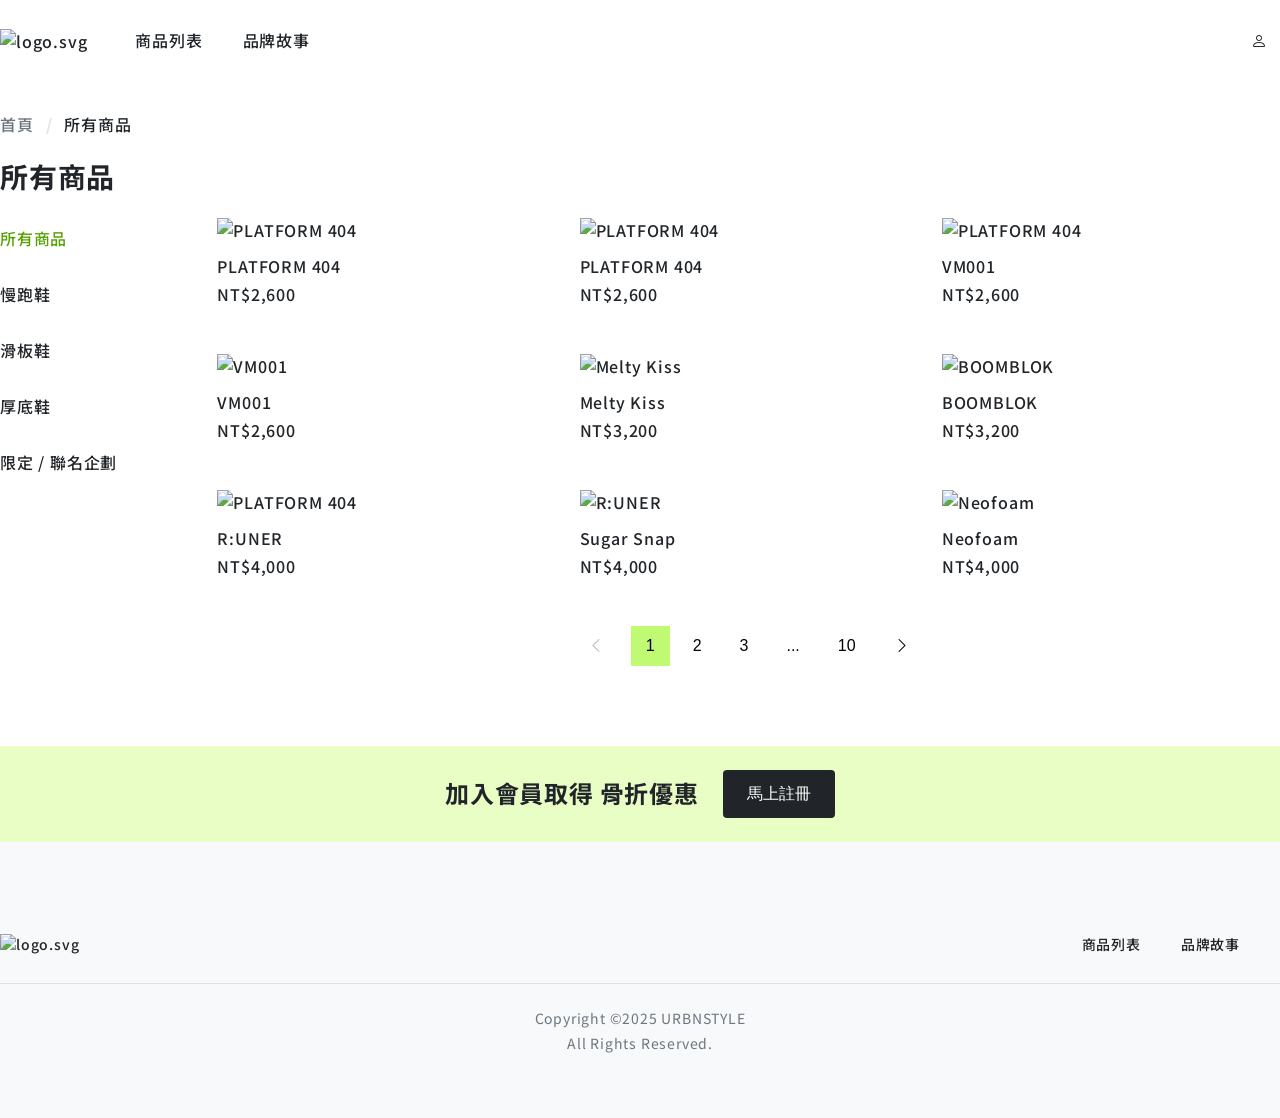
==== products.html @ c9100e8e "第一次上傳：鞋子電商網頁" ====
<!DOCTYPE html>
<html lang="zh-TW">
<head>
    <meta charset="UTF-8">
    <meta name="viewport" content="width=device-width, initial-scale=1.0">
    <title>URBNSTEP | 商品列表</title>
    <link rel="stylesheet" href="https://cdn.jsdelivr.net/npm/bootstrap-icons@1.13.1/font/bootstrap-icons.min.css">
    <link rel="stylesheet" href="css/reset.css">
    <link rel="stylesheet" href="css/all.css">
    <link rel="stylesheet" href="css/products.css">
</head>
<body>
    <nav class="container py-16 d-flex align-center justify-between">
        <ul class="d-flex align-center">
            <li class="mr-48">
                <a href="index.html"><img src="https://raw.githubusercontent.com/hexschool/2022-web-layout-training/6d666caf369e2de99b649ce9fc967d13e36f30b5/2025-week1/logo.svg" alt="logo.svg"></a>
            </li>
            <li class="mr-40"><a href="products.html" class="py-12">商品列表</a></li>
            <li class="mr-40"><a href="story.html" class="py-12">品牌故事</a></li>
        </ul>
    <a href="#" class="p-12"><i class="bi bi-person"></i></a>
    </nav>
    <main class="container py-32 mb-48">
        <!-- 商品導覽列 -->
        <nav class="mb-24">
            <ol class="d-flex">
                <li class="beadcrumb-item"><a href="index.html" class="beadcrumb-link">首頁</a></li>
                <li class="beadcrumb-item">所有商品</li>
            </ol>
        </nav>
        <h1 class="h3 mb-24">所有商品 </h1>
        <div class="row">
            <!-- 左側選單 -->
            <div class="col-2">
                <nav>
                    <ol class="category">
                        <li class="mb-16"><a href="#" class="py-8 active">所有商品</a></li>
                        <li class="mb-16"><a href="#" class="py-8">慢跑鞋</a></li>
                        <li class="mb-16"><a href="#" class="py-8">滑板鞋</a></li>
                        <li class="mb-16"><a href="#" class="py-8">厚底鞋</a></li>
                        <li class="mb-16"><a href="#" class="py-8">限定 / 聯名企劃</a></li>
                    </ol>
                </nav>
            </div>
            <!-- 產品列表 -->
            <div class="col-10">
                <div class="row">
                    <div class="col-4">
                        <div class="mb-48">
                            <a href="product.html">
                                <img src="https://github.com/hexschool/2022-web-layout-training/blob/main/2025-week2/image.png?raw=true" alt="PLATFORM 404" class="mb-12">
                                <h2 class="h6 mb-4">PLATFORM 404</h2>
                                <p>NT$2,600</p>
                            </a>
                        </div>
                    </div>
                    
                    <div class="col-4">
                        <div class="mb-48">
                            <a href="product.html">
                                <img src="https://github.com/hexschool/2022-web-layout-training/blob/main/2025-week2/product-1.png?raw=true" alt="PLATFORM 404" class="mb-12">
                                <h2 class="h6 mb-4">PLATFORM 404</h2>
                                <p>NT$2,600</p>
                            </a>
                        </div>
                    </div>

                    <div class="col-4">
                        <div class="mb-48">
                            <a href="product.html">
                                <img src="https://github.com/hexschool/2022-web-layout-training/blob/main/2025-week2/product-2.png?raw=true" alt="PLATFORM 404" class="mb-12">
                                <h2 class="h6 mb-4">VM001</h2>
                                <p>NT$2,600</p>
                            </a>
                        </div>
                    </div>

                    <div class="col-4">
                        <div class="mb-48">
                            <a href="product.html">
                                <img src="https://github.com/hexschool/2022-web-layout-training/blob/main/2025-week2/product-3.png?raw=true" alt="VM001" class="mb-12">
                                <h2 class="h6 mb-4">VM001</h2>
                                <p>NT$2,600</p>
                            </a>
                        </div>
                    </div>

                    <div class="col-4">
                        <div class="mb-48">
                            <a href="product.html">
                                <img src="https://github.com/hexschool/2022-web-layout-training/blob/main/2025-week2/product-4.png?raw=true" alt="Melty Kiss" class="mb-12">
                                <h2 class="h6 mb-4">Melty Kiss</h2>
                                <p>NT$3,200</p>
                            </a>
                        </div>
                    </div>

                    <div class="col-4">
                        <div class="mb-48">
                            <a href="product.html">
                                <img src="https://github.com/hexschool/2022-web-layout-training/blob/main/2025-week2/product-5.png?raw=true" alt="BOOMBLOK" class="mb-12">
                                <h2 class="h6 mb-4">BOOMBLOK</h2>
                                <p>NT$3,200</p>
                            </a>
                        </div>
                    </div>

                    <div class="col-4">
                        <div class="mb-48">
                            <a href="product.html">
                                <img src="https://github.com/hexschool/2022-web-layout-training/blob/main/2025-week2/product-6.png?raw=true" alt="PLATFORM 404" class="mb-12">
                                <h2 class="h6 mb-4">R:UNER</h2>
                                <p>NT$4,000</p>
                            </a>
                        </div>
                    </div>

                    <div class="col-4">
                        <div class="mb-48">
                            <a href="product.html">
                                <img src="https://github.com/hexschool/2022-web-layout-training/blob/main/2025-week2/product-7.png?raw=true" alt="R:UNER" class="mb-12">
                                <h2 class="h6 mb-4">Sugar Snap</h2>
                                <p>NT$4,000</p>                                
                            </a>
                        </div>
                    </div>

                    <div class="col-4">
                        <div class="mb-48">
                            <a href="product.html">
                                <img src="https://github.com/hexschool/2022-web-layout-training/blob/main/2025-week2/product-8.png?raw=true" alt="Neofoam" class="mb-12">
                                <h2 class="h6 mb-4">Neofoam</h2>
                                <p>NT$4,000</p>
                            </a>
                        </div>
                    </div>

                </div>
            <!-- 分頁元件 -->
            <ul class="d-flex justify-center align-center">
                <li class="mr-12 page-item">
                    <button type="button" class="btn" disabled>
                    <i class="bi bi-chevron-left"></i>
                    </button>
                </li>
                <li class="mr-8 page-item">
                    <button type="button" class="btn active">
                    1
                    </button>
                </li>
                <li class="mr-8 page-item">
                    <button type="button" class="btn">
                    2
                    </button>
                </li>
                <li class="mr-8 page-item">
                    <button type="button" class="btn">
                    3
                    </button>
                </li>
                <li class="mr-8 page-item">
                    <button type="button" class="btn">
                    ...
                    </button>
                </li>
                <li class="mr-8 page-item">
                    <button type="button" class="btn">
                    10
                    </button>
                </li>
                <li class="page-item">
                    <button type="button" class="btn">
                    <i class="bi bi-chevron-right"></i>
                    </button>
                </li>
            </ul>
            </div>
        </div>
    </main>
    <div class="bg-primary-200 d-flex justify-center align-center py-24">
        <p class="h4 mr-24">加入會員取得 骨折優惠</p>
        <button type="button" class="btn btn-dark">馬上註冊</button>
    </div>
</body>


<footer class="text-sm text-primary-600 py-64 bg-neutral-100 footer ">
    <nav class="container mb-24 py-16 d-flex align-center justify-between line">
        <a href="index.html"><img src="https://raw.githubusercontent.com/hexschool/2022-web-layout-training/6d666caf369e2de99b649ce9fc967d13e36f30b5/2025-week1/logo.svg" alt="logo.svg"></a>
        <ul class="d-flex justify-end align-center ">
            <li class="mr-48">
            </li>
            <li class="mr-40"><a href="products.html" class="py-12">商品列表</a></li>
            <li class="mr-40"><a href="story.html" class="py-12">品牌故事</a></li>
        </ul>
    </nav>
    <nav class="container">
        <p class="mb-4 text-neutral-600">Copyright ©2025 URBNSTYLE</p>
        <p class="text-neutral-600">All Rights Reserved.</p>
    </nav>
</footer>
</html>
---- css/all.css ----
/* 引入字體 */
@import url('https://fonts.googleapis.com/css2?family=Castoro:ital@0;1&family=Exile&family=LXGW+WenKai+TC&family=Noto+Sans+JP:wght@100..900&family=Noto+Sans+TC:wght@100..900&display=swap');

a {
    color: var(--neutral-900);
    text-decoration: none;
    display: block;
    font-weight: 500;
}
a:hover {
    color: var(--primary-400);
    text-decoration: underline;
}

body{
    font-family: "Noto Sans TC", sans-serif;
    line-height: 1.5;
    letter-spacing: 0.05em;
    color: var(--neutral-900);
}

img{
    vertical-align: middle;
    max-width: 100%;
    height: auto;
}

/* 通用樣式 */
.container {
    max-width: 1296px;
    margin: 0 auto;
}
.row{
    display: flex;
    flex-wrap: wrap;
    margin-right: -12px;
    margin-left: -12px;
}
.col-1 {
    padding-left: 12px;
    padding-right: 12px;
    width: calc(100% / 12);
}
.col-2 {
    padding-left: 12px;
    padding-right: 12px;
    width: calc(100% / 12*2);
}
.col-3 {
    padding-left: 12px;
    padding-right: 12px;
    width: calc(100% / 12*3);
}
.col-4 {
    padding-left: 12px;
    padding-right: 12px;
    width: calc(100% / 12*4);
}
.col-5 {
    padding-left: 12px;
    padding-right: 12px;
    width: calc(100% / 12*5);
}
.col-6 {
    padding-left: 12px;
    padding-right: 12px;
    width: calc(100% / 12*6);
}
.col-7 {
    padding-left: 12px;
    padding-right: 12px;
    width: calc(100% / 12*7);
}
.col-8 {
    padding-left: 12px;
    padding-right: 12px;
    width: calc(100% / 12*8);
}
.col-9 {
    padding-left: 12px;
    padding-right: 12px;
    width: calc(100% / 12*9);
}
.col-10 {
    padding-left: 12px;
    padding-right: 12px;
    width: calc(100% / 12*10);
}
.col-11 {
    padding-left: 12px;
    padding-right: 12px;
    width: calc(100% / 12*11);
}
.col-12 {
    padding-left: 12px;
    padding-right: 12px;
    width: calc(100% / 12*12);
}
.d-flex {
    display: flex;
}
.justify-between {
    justify-content: space-between;
    
}
.justify-center {
    justify-content: center;
    
}
.justify-end {
    justify-content: end;
}


.align-center {
    align-items: center;
}

.flex-wrap {
    flex-wrap: wrap;
}

.gap-8 {
    gap: 8px;
}


/* 顏色變數 */

:root {
    --primary-100: #f5fee7;
    --primary-200: #e8fec5;
    --primary-300: #c0fa73;
    --primary-400: #57A203;
    --primary-500: #477a11;
    --neutral-0:   #ffffff;
    --neutral-100: #F8F9FA;
    --neutral-200: #e9ecef;
    --neutral-300: #DEE2E6;
    --neutral-400: #ced4da;
    --neutral-500: #adb5bd;
    --neutral-600: #6c757d;
    --neutral-700: #495057;
    --neutral-800: #343a40;
    --neutral-900: #212529;
    --danger-300:  #d74f4f;
}
/* 字體大小 */
.h1{
    font-size: 40px;
    line-height: 1.2;
    font-weight: 700;
}
.h2{
    font-size: 36px;
    line-height: 1.2;
    font-weight: 700;
}
.h3 {
    font-size: 28px;
    line-height: 1.2;
    font-weight: 700;
}
.h4 {
    font-size: 24px;
    line-height: 1.2;
    font-weight: 700;
}
.h5 {
    font-size: 20px;
    line-height: 1.2;
    font-weight: 700;
}

.text-sm{
    font-size: 14px;
    font-weight: 400;
}
/* 文字顏色 */
.text-white{
    color: var(--neutral-0);
}
.text-neutral-600{
    color: var(--neutral-600);
}
.text-primary-400{
    color: var(--primary-400);
}
.text-danger{
    color: var(--danger-300);
}
.bg-primary-100{
    background-color: var(--primary-100);
}
.bg-primary-200{
    background-color: var(--primary-200);
}

.bg-neutral-100{
    background-color: var(--neutral-100);
}   

.bg-neutral-300{
    background-color: var(--neutral-300);
}

.bg-neutral-600{
    background-color: var(--neutral-600);
}

.bg-neutral-900{
    background-color: var(--neutral-900);
}
/* 對齊 */
.p-12 {
    padding: 12px;
}
.p-32 {
    padding: 32px;
}
.py-8 {
    padding-top: 8px;
    padding-bottom: 8px;
}
.py-12 {
    padding-top: 12px;
    padding-bottom: 12px;
}
.py-16 {
    padding-top: 16px;
    padding-bottom: 16px;
}
.py-24{
    padding-top: 24px;
    padding-bottom: 24px;
}
.py-64 {
    padding-top: 64px;
    padding-bottom: 64px;
}
.py-32 {
    padding-top: 32px;
    padding-bottom: 32px;
}

.pb-48 {
    padding-bottom: 48px;
}
.p-12 {
    padding: 12px;
}
.pe-8 {
    padding-right: 8px;
}

.py-64 {
    padding-top: 64px;
    padding-bottom: 64px;
}
.mb-48 {
    margin-bottom: 48px;
}
.mb-32 {
    margin-bottom: 32px;
}
.mb-24 {
    margin-bottom: 24px;
}
.mb-12 {
    margin-bottom: 12px;
}
.mb-16 {
    margin-bottom: 16px;
}
.mb-4 {
    margin-bottom: 4px;
}
.mb-8 {
    margin-bottom: 8px;
}
.mr-48 {
    margin-right: 48px;
}
.mr-40 {
    margin-right: 40px;
}
.mr-12 {
    margin-right: 12px;
}
.mr-8 {
    margin-right: 8px;
}

.mr-24 {
    margin-right: 24px;
}

/* 正文開始～～ */

.header {
    background-image: url('https://github.com/hexschool/2022-web-layout-training/blob/main/2025-week1/hero.png?raw=true');
    background-repeat: no-repeat;
    background-size: cover;
    background-position: center;
    padding: 152px 0px;
    text-align: center;
}

.eng-title {
    font-size: 28px;
}

.story {
    background-repeat: 12px;
    text-align: center;
}

.about img {
    width: 1076px;
    margin-right: -110px;
    margin-left: -110px; 
}
.line{
    border-bottom: 1px solid var(--neutral-300);
}

.history {
    border-left: 1px solid var(--neutral-900);
    padding-left: 8px;
}
.history-list {
    list-style-type: disc;
    padding-left: 24px;
}
.bi {
    vertical-align: bottom;
}
.footer {
    text-align: center;
}
/* 元件 */

.beadcrumb-item + .beadcrumb-item::before {
    content: '/';
    padding:0 12px;
    color: var(--neutral-300);
    font-weight: 700;
}
.beadcrumb-item {
    display: flex;
    font-weight: 500;
}
.beadcrumb-link {
    color: var(--neutral-600);
}
.btn {
    border-radius: 4px;
    padding: 12px 24px;
    font-size: 16px;
    line-height: 1.5;
    font-weight: 500;
    cursor: pointer;
    border: none;
    background-color: transparent;
}
.btn-dark {
    background-color: var(--neutral-900);
    color: var(--neutral-0);
}
.btn-light {
    border: 1px solid var(--neutral-900);
}
---- css/products.css ----
.category .active {
    color: var(--primary-400);
}
.page-item .btn {
    padding: 8px 15px;
    border-radius: 0;
    font-weight: 400;
}

.page-item .active {
    background-color: var(--primary-300);
    font-weight: 500;
}
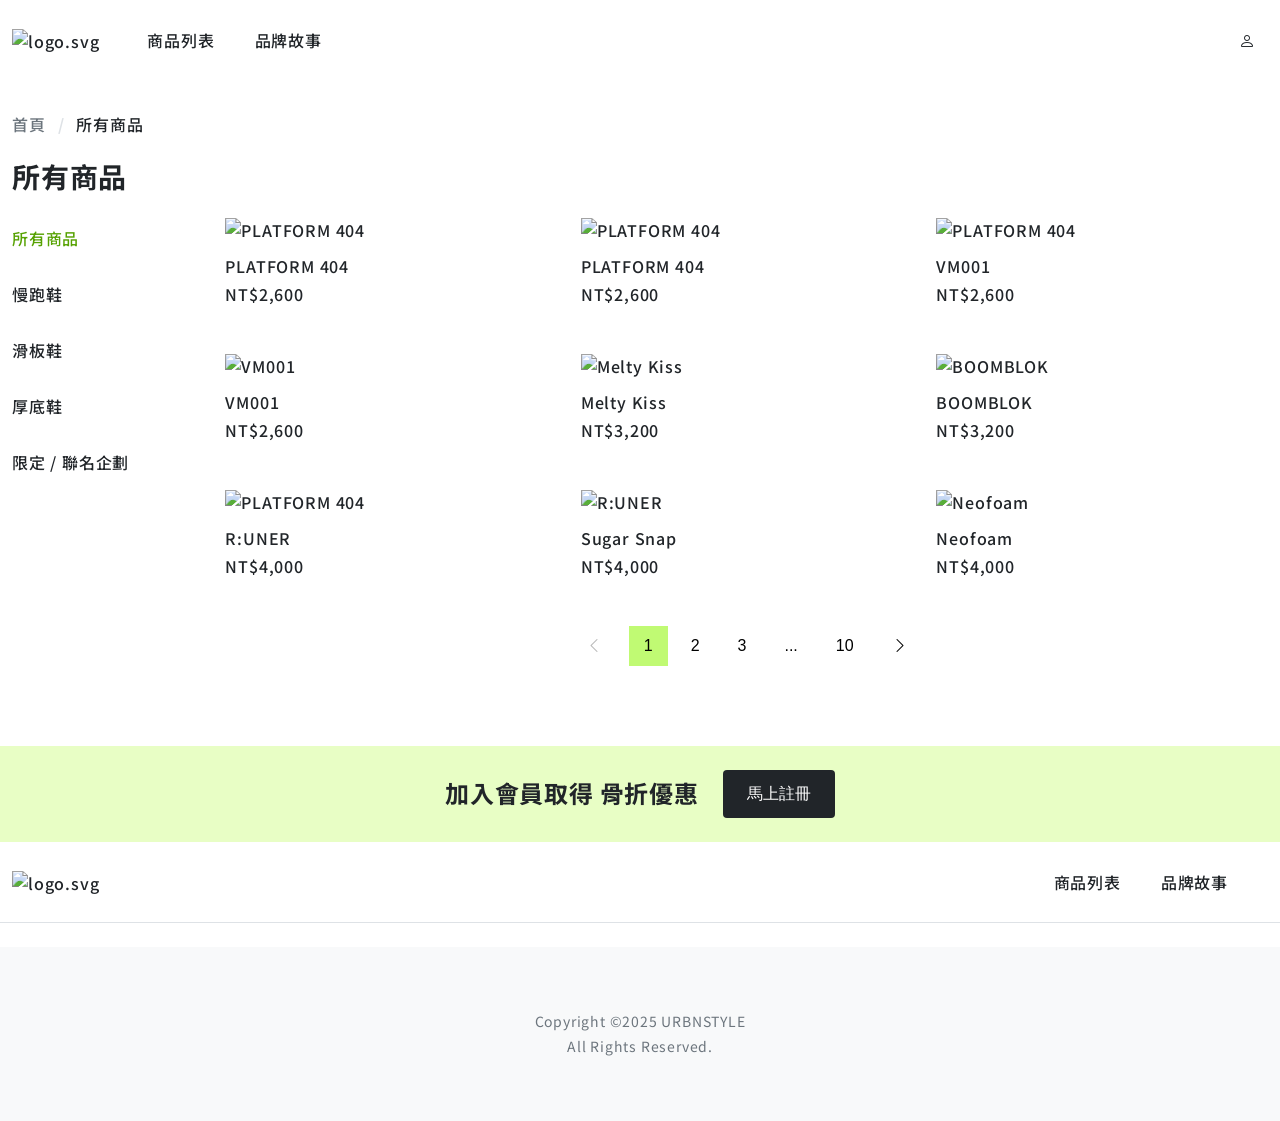
==== commit 849240ed: "上傳第三週作業" ====
--- a/products.html
+++ b/products.html
@@ -10,28 +10,28 @@
     <link rel="stylesheet" href="css/products.css">
 </head>
 <body>
-    <nav class="container py-16 d-flex align-center justify-between">
+        <nav class="container py-16 py-sm-12 d-flex align-center justify-between">
         <ul class="d-flex align-center">
             <li class="mr-48">
                 <a href="index.html"><img src="https://raw.githubusercontent.com/hexschool/2022-web-layout-training/6d666caf369e2de99b649ce9fc967d13e36f30b5/2025-week1/logo.svg" alt="logo.svg"></a>
             </li>
-            <li class="mr-40"><a href="products.html" class="py-12">商品列表</a></li>
-            <li class="mr-40"><a href="story.html" class="py-12">品牌故事</a></li>
+            <li class="mr-40 d-sm-none"><a href="products.html" class="py-12">商品列表</a></li>
+            <li class="d-sm-none"><a href="story.html" class="py-12">品牌故事</a></li>
         </ul>
     <a href="#" class="p-12"><i class="bi bi-person"></i></a>
-    </nav>
-    <main class="container py-32 mb-48">
+    </nav> 
+    <main class="container py-32 py-md-16 mb-48">
         <!-- 商品導覽列 -->
-        <nav class="mb-24">
+        <nav class="mb-24 mb-md-12">
             <ol class="d-flex">
                 <li class="beadcrumb-item"><a href="index.html" class="beadcrumb-link">首頁</a></li>
                 <li class="beadcrumb-item">所有商品</li>
             </ol>
         </nav>
-        <h1 class="h3 mb-24">所有商品 </h1>
+        <h1 class="h3 h4-md mb-24 mb-md-12">所有商品 </h1>
         <div class="row">
             <!-- 左側選單 -->
-            <div class="col-2">
+            <div class="col-2 d-md-none">
                 <nav>
                     <ol class="category">
                         <li class="mb-16"><a href="#" class="py-8 active">所有商品</a></li>
@@ -43,98 +43,107 @@
                 </nav>
             </div>
             <!-- 產品列表 -->
-            <div class="col-10">
+            <div class="col-10 col-md-4">
                 <div class="row">
-                    <div class="col-4">
-                        <div class="mb-48">
-                            <a href="product.html">
-                                <img src="https://github.com/hexschool/2022-web-layout-training/blob/main/2025-week2/image.png?raw=true" alt="PLATFORM 404" class="mb-12">
-                                <h2 class="h6 mb-4">PLATFORM 404</h2>
+                    <div class="col-4 col-md-2">
+                        <div class="mb-48 mb-md-24">
+                            <a href="product.html">
+                                <img src="https://github.com/hexschool/2022-web-layout-training/blob/main/2025-week2/image.png?raw=true" alt="PLATFORM 404" class="mb-12 mb-md-8">
+                                <h2 class="h6 mb-4 mb-md-0">PLATFORM 404</h2>
                                 <p>NT$2,600</p>
                             </a>
                         </div>
                     </div>
                     
-                    <div class="col-4">
-                        <div class="mb-48">
-                            <a href="product.html">
-                                <img src="https://github.com/hexschool/2022-web-layout-training/blob/main/2025-week2/product-1.png?raw=true" alt="PLATFORM 404" class="mb-12">
-                                <h2 class="h6 mb-4">PLATFORM 404</h2>
-                                <p>NT$2,600</p>
-                            </a>
-                        </div>
-                    </div>
-
-                    <div class="col-4">
-                        <div class="mb-48">
-                            <a href="product.html">
-                                <img src="https://github.com/hexschool/2022-web-layout-training/blob/main/2025-week2/product-2.png?raw=true" alt="PLATFORM 404" class="mb-12">
-                                <h2 class="h6 mb-4">VM001</h2>
-                                <p>NT$2,600</p>
-                            </a>
-                        </div>
-                    </div>
-
-                    <div class="col-4">
-                        <div class="mb-48">
+                    <div class="col-4 col-md-2">
+                        <div class="mb-48 mb-md-24">
+                            <a href="product.html">
+                                <img src="https://github.com/hexschool/2022-web-layout-training/blob/main/2025-week2/product-1.png?raw=true" alt="PLATFORM 404" class="mb-12 mb-md-8">
+                                <h2 class="h6 mb-4 mb-md-0">PLATFORM 404</h2>
+                                <p>NT$2,600</p>
+                            </a>
+                        </div>
+                    </div>
+
+                    <div class="col-4 col-md-2">
+                        <div class="mb-48 mb-md-24">
+                            <a href="product.html">
+                                <img src="https://github.com/hexschool/2022-web-layout-training/blob/main/2025-week2/product-2.png?raw=true" alt="PLATFORM 404" class="mb-12 mb-md-8">
+                                <h2 class="h6 mb-4 mb-md-0">VM001</h2>
+                                <p>NT$2,600</p>
+                            </a>
+                        </div>
+                    </div>
+
+                    <div class="col-4 col-md-2">
+                        <div class="mb-48 mb-md-24">
+                            <a href="product.html">
+                                <img src="https://github.com/hexschool/2022-web-layout-training/blob/main/2025-week2/product-3.png?raw=true" alt="VM001" class="mb-12 mb-md-8">
+                                <h2 class="h6 mb-4 mb-md-0">VM001</h2>
+                                <p>NT$2,600</p>
+                            </a>
+                        </div>
+                    </div>
+
+                    <div class="col-4 col-md-2">
+                        <div class="mb-48 mb-md-24">
+                            <a href="product.html">
+                                <img src="https://github.com/hexschool/2022-web-layout-training/blob/main/2025-week2/product-4.png?raw=true" alt="Melty Kiss" class="mb-12 mb-md-8">
+                                <h2 class="h6 mb-4 mb-md-0">Melty Kiss</h2>
+                                <p>NT$3,200</p>
+                            </a>
+                        </div>
+                    </div>
+
+                    <div class="col-4 col-md-2">
+                        <div class="mb-48 mb-md-24">
+                            <a href="product.html">
+                                <img src="https://github.com/hexschool/2022-web-layout-training/blob/main/2025-week2/product-5.png?raw=true" alt="BOOMBLOK" class="mb-12 mb-md-8">
+                                <h2 class="h6 mb-4 mb-md-0">BOOMBLOK</h2>
+                                <p>NT$3,200</p>
+                            </a>
+                        </div>
+                    </div>
+
+                    <div class="col-4 col-md-2">
+                        <div class="mb-48" mb-md-24>
+                            <a href="product.html">
+                                <img src="https://github.com/hexschool/2022-web-layout-training/blob/main/2025-week2/product-6.png?raw=true" alt="PLATFORM 404" class="mb-12 mb-md-8">
+                                <h2 class="h6 mb-4 mb-md-0">R:UNER</h2>
+                                <p>NT$4,000</p>
+                            </a>
+                        </div>
+                    </div>
+
+                    <div class="col-4 col-md-2">
+                        <div class="mb-48 mb-md-24">
+                            <a href="product.html">
+                                <img src="https://github.com/hexschool/2022-web-layout-training/blob/main/2025-week2/product-7.png?raw=true" alt="R:UNER" class="mb-12 mb-md-8">
+                                <h2 class="h6 mb-4 mb-md-0">Sugar Snap</h2>
+                                <p>NT$4,000</p>                                
+                            </a>
+                        </div>
+                    </div>
+
+                    <div class="col-4 col-md-2">
+                        <div class="mb-48 mb-md-32">
+                            <a href="product.html">
+                                <img src="https://github.com/hexschool/2022-web-layout-training/blob/main/2025-week2/product-8.png?raw=true" alt="Neofoam" class="mb-12 mb-md-8">
+                                <h2 class="h6 mb-4 mb-md-0">Neofoam</h2>
+                                <p>NT$4,000</p>
+                            </a>
+                        </div>
+                    </div>
+
+                    <div class="col-4 col-md-2 d-none d-md-block">
+                        <div class="mb-48 mb-md-32">
                             <a href="product.html">
                                 <img src="https://github.com/hexschool/2022-web-layout-training/blob/main/2025-week2/product-3.png?raw=true" alt="VM001" class="mb-12">
-                                <h2 class="h6 mb-4">VM001</h2>
-                                <p>NT$2,600</p>
-                            </a>
-                        </div>
-                    </div>
-
-                    <div class="col-4">
-                        <div class="mb-48">
-                            <a href="product.html">
-                                <img src="https://github.com/hexschool/2022-web-layout-training/blob/main/2025-week2/product-4.png?raw=true" alt="Melty Kiss" class="mb-12">
-                                <h2 class="h6 mb-4">Melty Kiss</h2>
-                                <p>NT$3,200</p>
-                            </a>
-                        </div>
-                    </div>
-
-                    <div class="col-4">
-                        <div class="mb-48">
-                            <a href="product.html">
-                                <img src="https://github.com/hexschool/2022-web-layout-training/blob/main/2025-week2/product-5.png?raw=true" alt="BOOMBLOK" class="mb-12">
-                                <h2 class="h6 mb-4">BOOMBLOK</h2>
-                                <p>NT$3,200</p>
-                            </a>
-                        </div>
-                    </div>
-
-                    <div class="col-4">
-                        <div class="mb-48">
-                            <a href="product.html">
-                                <img src="https://github.com/hexschool/2022-web-layout-training/blob/main/2025-week2/product-6.png?raw=true" alt="PLATFORM 404" class="mb-12">
-                                <h2 class="h6 mb-4">R:UNER</h2>
-                                <p>NT$4,000</p>
-                            </a>
-                        </div>
-                    </div>
-
-                    <div class="col-4">
-                        <div class="mb-48">
-                            <a href="product.html">
-                                <img src="https://github.com/hexschool/2022-web-layout-training/blob/main/2025-week2/product-7.png?raw=true" alt="R:UNER" class="mb-12">
-                                <h2 class="h6 mb-4">Sugar Snap</h2>
-                                <p>NT$4,000</p>                                
-                            </a>
-                        </div>
-                    </div>
-
-                    <div class="col-4">
-                        <div class="mb-48">
-                            <a href="product.html">
-                                <img src="https://github.com/hexschool/2022-web-layout-training/blob/main/2025-week2/product-8.png?raw=true" alt="Neofoam" class="mb-12">
-                                <h2 class="h6 mb-4">Neofoam</h2>
-                                <p>NT$4,000</p>
-                            </a>
-                        </div>
-                    </div>
-
+          mb-md-8                       <h2 class="h6 mb-4 mb-md-0">VM001</h2>
+                                <p>NT$2,600</p>
+                            </a>
+                        </div>
+                    </div>
                 </div>
             <!-- 分頁元件 -->
             <ul class="d-flex justify-center align-center">
@@ -177,26 +186,24 @@
             </div>
         </div>
     </main>
-    <div class="bg-primary-200 d-flex justify-center align-center py-24">
-        <p class="h4 mr-24">加入會員取得 骨折優惠</p>
+        <div class="bg-primary-200 d-flex justify-center align-center py-24">
+        <p class="h4 h5-sm mr-24 me-sm-16">加入會員取得 骨折優惠</p>
         <button type="button" class="btn btn-dark">馬上註冊</button>
-    </div>
-</body>
-
-
-<footer class="text-sm text-primary-600 py-64 bg-neutral-100 footer ">
-    <nav class="container mb-24 py-16 d-flex align-center justify-between line">
-        <a href="index.html"><img src="https://raw.githubusercontent.com/hexschool/2022-web-layout-training/6d666caf369e2de99b649ce9fc967d13e36f30b5/2025-week1/logo.svg" alt="logo.svg"></a>
-        <ul class="d-flex justify-end align-center ">
+        </div>
+
+        <nav class="container mb-24 py-sm-12 py-16 d-flex align-center justify-between line d-sm-block">
+        <a href="index.html" class="mb-sm-8"><img src="https://raw.githubusercontent.com/hexschool/2022-web-layout-training/6d666caf369e2de99b649ce9fc967d13e36f30b5/2025-week1/logo.svg" alt="logo.svg"></a>
+        <ul class="d-flex justify-end align-center d-sm-block px-sm-12">
             <li class="mr-48">
             </li>
-            <li class="mr-40"><a href="products.html" class="py-12">商品列表</a></li>
+            <li class="mr-40 ms-sm-0 mb-sm-4"><a href="products.html" class="py-12">商品列表</a></li>
             <li class="mr-40"><a href="story.html" class="py-12">品牌故事</a></li>
         </ul>
     </nav>
-    <nav class="container">
-        <p class="mb-4 text-neutral-600">Copyright ©2025 URBNSTYLE</p>
-        <p class="text-neutral-600">All Rights Reserved.</p>
-    </nav>
-</footer>
+
+
+        <footer class="text-sm text-primary-600 py-64 bg-neutral-100 footer">
+            <p class="mb-4 text-neutral-600">Copyright ©2025 URBNSTYLE</p>
+            <p class="text-neutral-600">All Rights Reserved.</p>
+        </footer>
 </html>
--- a/css/all.css
+++ b/css/all.css
@@ -26,9 +26,12 @@
 }
 
 /* 通用樣式 */
+
 .container {
-    max-width: 1296px;
+    max-width: 1320px;
     margin: 0 auto;
+    padding-left: 12px;
+    padding-right: 12px;
 }
 .row{
     display: flex;
@@ -96,9 +99,59 @@
     padding-right: 12px;
     width: calc(100% / 12*12);
 }
+@media(max-width:767px){
+    .row {
+        margin-left: -6px;
+        margin-right: -6px;
+    }
+    .col-md-1 {
+        padding-left: 6px;
+        padding-right: 6px;
+        width: calc(100% / 4);
+    }
+    .col-md-2 {
+        padding-left: 6px;
+        padding-right: 6px;
+        width: calc(100% / 4*2);
+    }
+    .col-md-3 {
+        padding-left: 6px;
+        padding-right: 6px;
+        width: calc(100% / 4*3);
+    }
+    .col-md-4 {
+        padding-left: 6px;
+        padding-right: 6px;
+        width: calc(100%);
+    }
+}
+
+
 .d-flex {
     display: flex;
 }
+.d-none {
+    display: none;
+}
+@media(max-width:767px){
+    .d-md-block {
+        display: block;
+    }
+    .d-md-none {
+        display: none;
+    }
+}
+
+@media(max-width:576px){
+    .d-sm-block {
+        display: block;
+    }
+    .d-sm-none {
+        display: none;
+    }
+}
+
+
 .justify-between {
     justify-content: space-between;
     
@@ -172,6 +225,36 @@
     font-weight: 700;
 }
 
+@media(max-width:767px){
+    .h3-md {
+        font-size: 28px;
+    }
+    .h4-md {
+        font-size: 24px;
+    }
+    .h5-md {
+        font-size: 20px;
+    }
+    .h6-md {
+        font-size: 16px;
+    }
+}
+
+@media(max-width:576px){
+    .h3-sm{
+        font-size: 28px;
+    }
+    .h4-sm {
+        font-size: 24px;
+    }
+    .h5-sm {
+        font-size: 20px;
+    }
+    .h6-sm {
+        font-size: 16px;
+    }
+}
+
 .text-sm{
     font-size: 14px;
     font-weight: 400;
@@ -257,6 +340,38 @@
     padding-top: 64px;
     padding-bottom: 64px;
 }
+@media(max-width:767px){
+    .p-md-24 {
+        padding: 24px;
+    }
+    .py-md-16 {
+        padding-top: 16px;
+        padding-bottom: 16px;
+    }
+    .py-md-32 {
+        padding-top: 32px;
+        padding-bottom: 32px;
+    }
+    .pb-md-32 {
+        padding-bottom: 32px;
+    }
+}
+
+@media(max-width:576px){
+    .px-sm-12 {
+        padding-left: 12px;
+        padding-right: 12px;
+    }
+    .py-sm-12 {
+        padding-top: 12px;
+        padding-bottom: 12px;
+    }
+    .py-sm-32 {
+        padding-top: 32px;
+        padding-bottom: 32px;
+    }
+}
+
 .mb-48 {
     margin-bottom: 48px;
 }
@@ -290,10 +405,44 @@
 .mr-8 {
     margin-right: 8px;
 }
-
 .mr-24 {
     margin-right: 24px;
 }
+@media(max-width:767px){
+    .mb-md-0 {
+        margin-bottom: 0;
+    }
+    .mb-md-8 {
+        margin-bottom: 8px;
+    }
+    .mb-md-16 {
+        margin-bottom: 16px;
+    }
+    .mb-md-24 {
+        margin-bottom: 24px;
+    }
+
+    .mb-md-32 {
+        margin-bottom: 32px;
+    }
+}
+
+@media(max-width:576px){
+.me-sm-0 {
+    margin-right: 0;
+}
+.me-sm-16 {
+    margin-right: 16px;
+}
+.mb-sm-4 {
+    margin-bottom: 4px;
+}
+.mb-sm-8 {
+    margin-bottom: 8px;
+}
+
+}
+
 
 /* 正文開始～～ */
 
@@ -353,6 +502,16 @@
 .beadcrumb-link {
     color: var(--neutral-600);
 }
+
+@media(max-width:767px){
+    .beadcrumb-item + .beadcrumb-item::before {
+        padding: 0 8px;
+    }
+    .beadcrumb-item {
+        font-size: 14px;
+    }
+}
+
 .btn {
     border-radius: 4px;
     padding: 12px 24px;
@@ -363,6 +522,12 @@
     border: none;
     background-color: transparent;
 }
+
+@media(max-width:576px){
+    .btn {
+        padding: 8px 16px;
+    }
+}
 .btn-dark {
     background-color: var(--neutral-900);
     color: var(--neutral-0);
